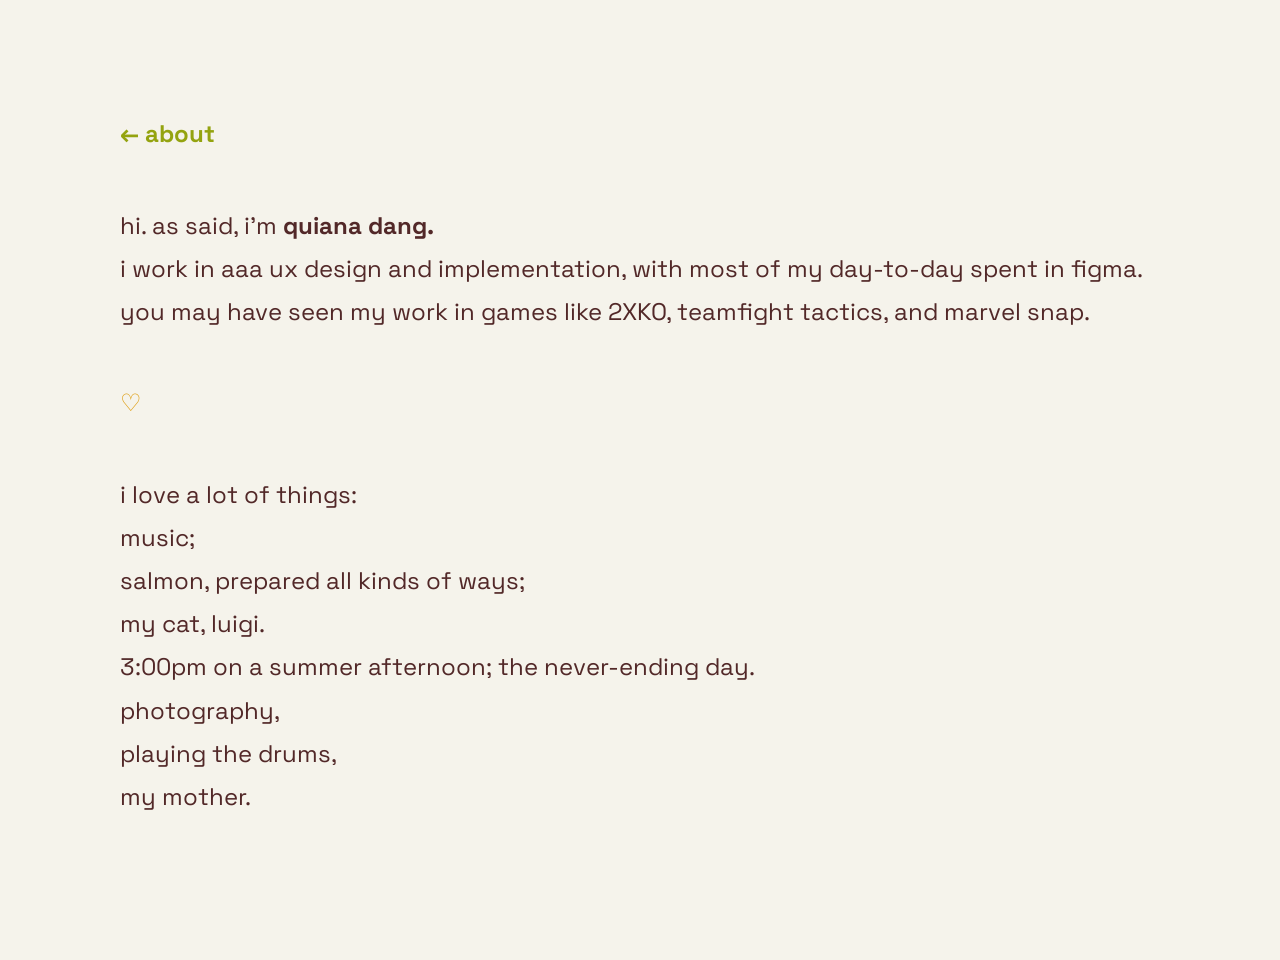
==== about.html @ fec9de56 "initial upload" ====
<!DOCTYPE html>
<html lang="en">
<head>
    <meta charset="UTF-8">
    <meta name="viewport" content="width=device-width, initial-scale=1.0">
    <title>about</title>
    <link rel="stylesheet" type="text/css" href="styles.css">
</head>
<body class="fade-in">
    <div id="othercontainer">
        <a href="index.html">← about</a>
        <br>
        <p>hi. as said, i'm <b>quiana dang.</b>
        <br>i work in aaa ux design and implementation, with most of my day-to-day spent in figma.
        <br>you may have seen my work in games like 2XKO, teamfight tactics, and marvel snap.</p>
        <p class="accent">♡⁠</p>
        <p>i love a lot of things:
            <br>music;
            <br>salmon, prepared all kinds of ways;
            <br>my cat, luigi.
            <br>3:00pm on a summer afternoon; the never-ending day.
            <br>photography,
            <br>playing the drums,
            <br>my mother.</p>
        <!-- <p class="accent">♪</p>
        <p>lately, i've been a big fan of <b>black country, new road</b>...
        <br>on a shortlist of the best songs ever written, i'd be sure to include "the place where he inserted the blade".</p> -->
    </div>
</body>
</html>
---- styles.css ----
/* styles */

.fade-in {
	opacity: 1;
	animation-name: fadeInOpacity;
	animation-iteration-count: 1;
	animation-timing-function: ease-in;
	animation-duration: 0.25s;
}

@keyframes fadeInOpacity {
	0% {
		opacity: 0;
	}
	100% {
		opacity: 1;
	}
}

@font-face {
  font-family: 'Space Grotesk';
  src: local('Space Grotesk'),
  url('SpaceGrotesk.ttf') format('truetype');
}


html, body {
  margin: 0;
  padding: 0;
  width: 100%;
  height: 100%;
  background-color: rgb(245, 243, 235);
  font-family: 'Space Grotesk', sans-serif;
  color:rgb(82, 40, 40);
  font-size: 24px;
}

#homecontainer {
  width: 80dvw;
  height: 80dvh;
  padding: 120px;
  display: flex;
  flex-direction: column;
  justify-content: center;
  align-items: left;
}

#othercontainer {
  width: 80dvw;
  height: 80dvh;
  padding: 120px;
  display: flex;
  flex-direction: column;
  justify-content: center;
  align-items: left;
}

#blogcontainer {
  width: 80dvw;
  height: 80dvh;
  padding: 120px;
  display: flex;
  flex-direction: column;
  justify-content: start;
  align-items: left;
}

#resumecontainer {
    width:auto;
    height: fit-content;
    display: flex;
    flex-direction: row;
    justify-content: start;
    align-items: left;
}

.resumecomponent {
    width:fit-content;
}

table {
    border-spacing: 50px 0;
    margin-left: -50px;
}

tr {
    line-height: 230%;
}

p {
    text-wrap: wrap;
    line-height:180%
}

br {
    text-wrap: wrap;
}

.accent {
    color:#dd9907;
}

.blogtext {
    font-size: 16px;
    line-height: 150%;
}

.datetext {
    font-size: 16px;
    font-weight: bold;
    line-height: 150%;
}

.date {
    text-align: end;
    width: 0;
    color:rgb(204, 187, 176);
}

h1 {
    font-size: 20px;
    
}

a {
    font-weight: 800;
    color:#94a30f;
    text-decoration: none;
}

a:hover {
    color:#dd9907;
    transition: color 0.5s ease;
}

.resumeBlock {
    text-align: start;
    width: 50dvw;
    margin-left: 22px;
}

li {
    margin-left: 20px;
}
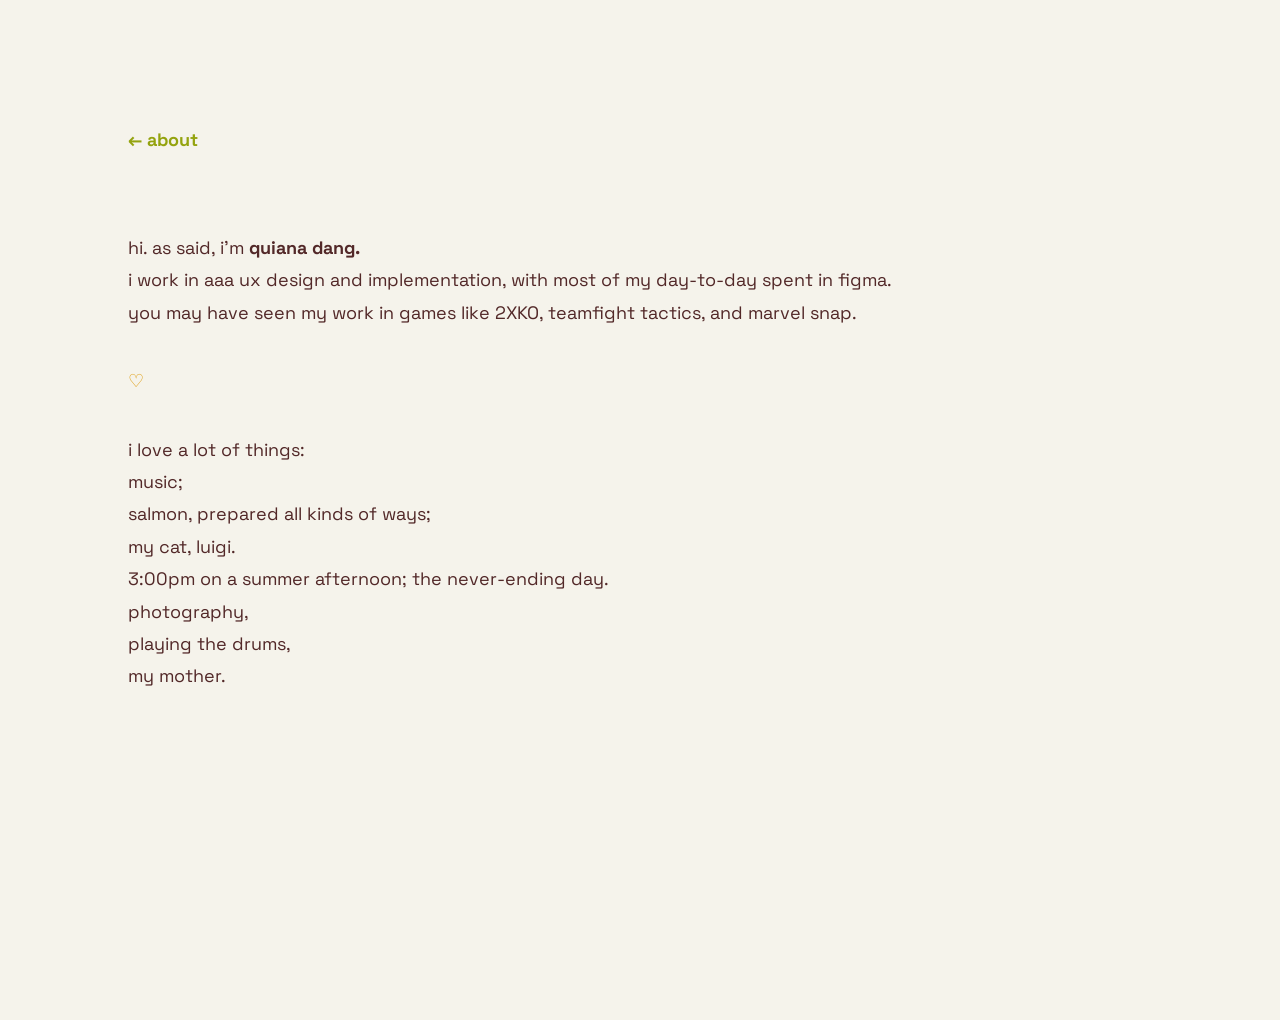
==== commit b41e4e12: "scroll elements" ====
--- a/about.html
+++ b/about.html
@@ -8,20 +8,23 @@
 </head>
 <body class="fade-in">
     <div id="othercontainer">
-        <a href="index.html">← about</a>
+        <a href="index.html" id="backlink">← about</a>
         <br>
-        <p>hi. as said, i'm <b>quiana dang.</b>
-        <br>i work in aaa ux design and implementation, with most of my day-to-day spent in figma.
-        <br>you may have seen my work in games like 2XKO, teamfight tactics, and marvel snap.</p>
-        <p class="accent">♡⁠</p>
-        <p>i love a lot of things:
-            <br>music;
-            <br>salmon, prepared all kinds of ways;
-            <br>my cat, luigi.
-            <br>3:00pm on a summer afternoon; the never-ending day.
-            <br>photography,
-            <br>playing the drums,
-            <br>my mother.</p>
+        <div id="content">
+            <p>hi. as said, i'm <b>quiana dang.</b>
+            <br>i work in aaa ux design and implementation, with most of my day-to-day spent in figma.
+            <br>you may have seen my work in games like 2XKO, teamfight tactics, and marvel snap.</p>
+            <p class="accent">♡⁠</p>
+            <p>i love a lot of things:
+                <br>music;
+                <br>salmon, prepared all kinds of ways;
+                <br>my cat, luigi.
+                <br>3:00pm on a summer afternoon; the never-ending day.
+                <br>photography,
+                <br>playing the drums,
+                <br>my mother.</p>
+        </div>
+        
         <!-- <p class="accent">♪</p>
         <p>lately, i've been a big fan of <b>black country, new road</b>...
         <br>on a shortlist of the best songs ever written, i'd be sure to include "the place where he inserted the blade".</p> -->
--- a/styles.css
+++ b/styles.css
@@ -23,22 +23,43 @@
   url('SpaceGrotesk.ttf') format('truetype');
 }
 
+#backlink {
+    margin-top: 120px;
+    margin-left: 120px;
+}
 
 html, body {
-  margin: 0;
-  padding: 0;
-  width: 100%;
-  height: 100%;
+  display: flex;
+  width: 100dvw;
+  height: 100dvh;
+  overflow:hidden;
+  margin-bottom:120px;
   background-color: rgb(245, 243, 235);
   font-family: 'Space Grotesk', sans-serif;
   color:rgb(82, 40, 40);
-  font-size: 24px;
+  font-size: 18px;
+}
+
+#content {
+    min-height:0;
+    margin-left: 120px;
+    margin-right: 120px;
+    margin-bottom: 120px;
+    margin-top: 40px;
+    overflow: scroll;
+    display: flex;
+    flex-flow: column;
+    height: 100%;
+    /* mask-image: linear-gradient(to bottom, 
+    transparent, 
+    black 20px, 
+    black calc(100% - 20px), 
+    transparent
+  );
+  -webkit-mask-image: linear-gradient(to bottom, transparent, black 50px, black calc(100% - 50px), transparent); */
 }
 
 #homecontainer {
-  width: 80dvw;
-  height: 80dvh;
-  padding: 120px;
   display: flex;
   flex-direction: column;
   justify-content: center;
@@ -46,9 +67,6 @@
 }
 
 #othercontainer {
-  width: 80dvw;
-  height: 80dvh;
-  padding: 120px;
   display: flex;
   flex-direction: column;
   justify-content: center;
@@ -56,13 +74,12 @@
 }
 
 #blogcontainer {
-  width: 80dvw;
-  height: 80dvh;
-  padding: 120px;
   display: flex;
   flex-direction: column;
   justify-content: start;
   align-items: left;
+  width: 60%;
+  
 }
 
 #resumecontainer {
@@ -109,6 +126,7 @@
     font-size: 16px;
     font-weight: bold;
     line-height: 150%;
+    margin-left: 120px;
 }
 
 .date {
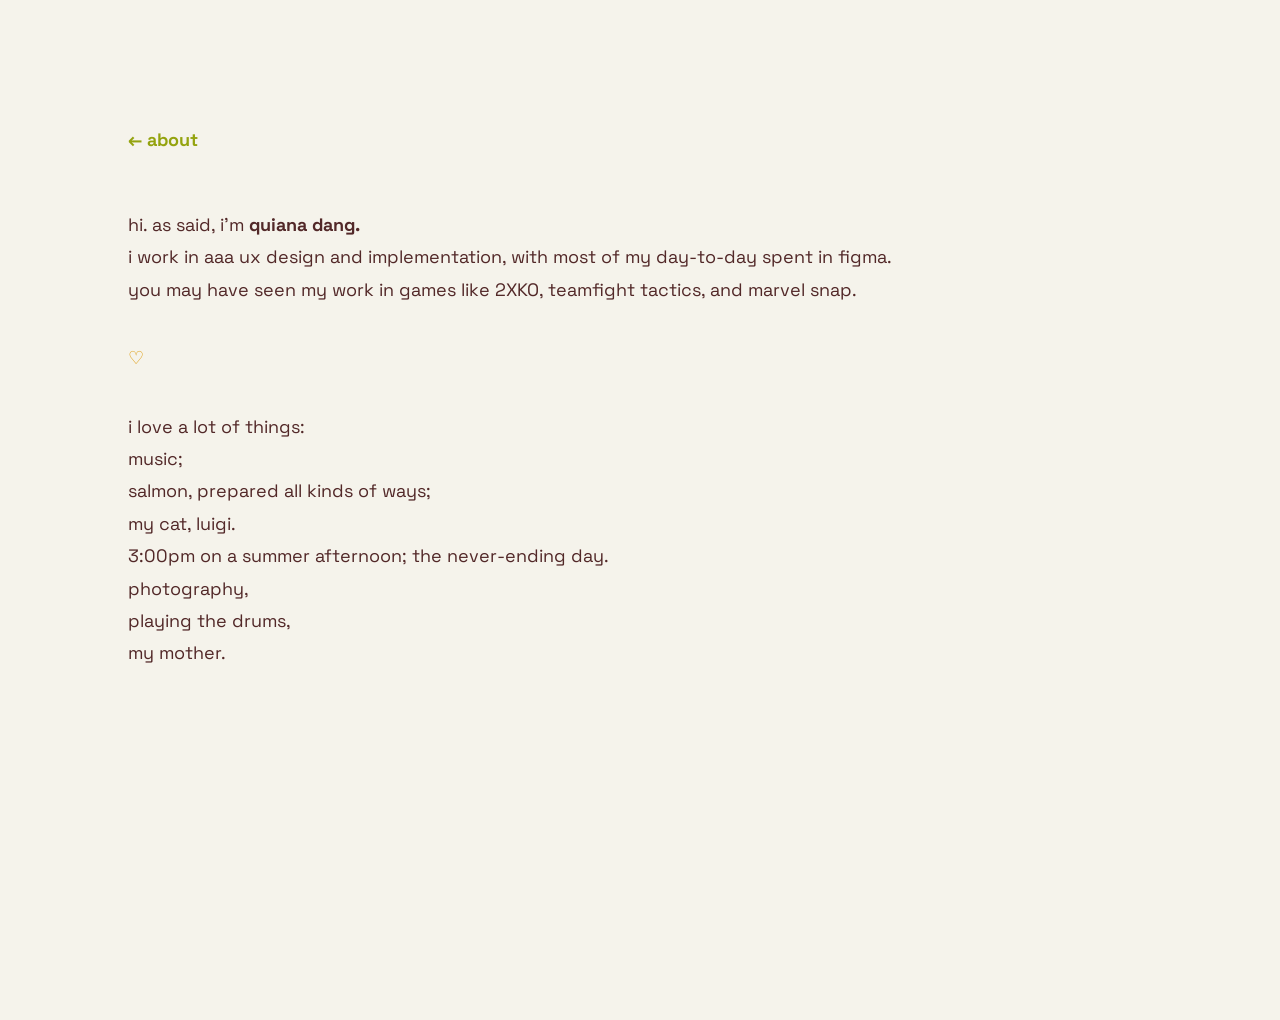
==== commit 8389aff3: "remove extraneous line break" ====
--- a/about.html
+++ b/about.html
@@ -9,7 +9,6 @@
 <body class="fade-in">
     <div id="othercontainer">
         <a href="index.html" id="backlink">← about</a>
-        <br>
         <div id="content">
             <p>hi. as said, i'm <b>quiana dang.</b>
             <br>i work in aaa ux design and implementation, with most of my day-to-day spent in figma.
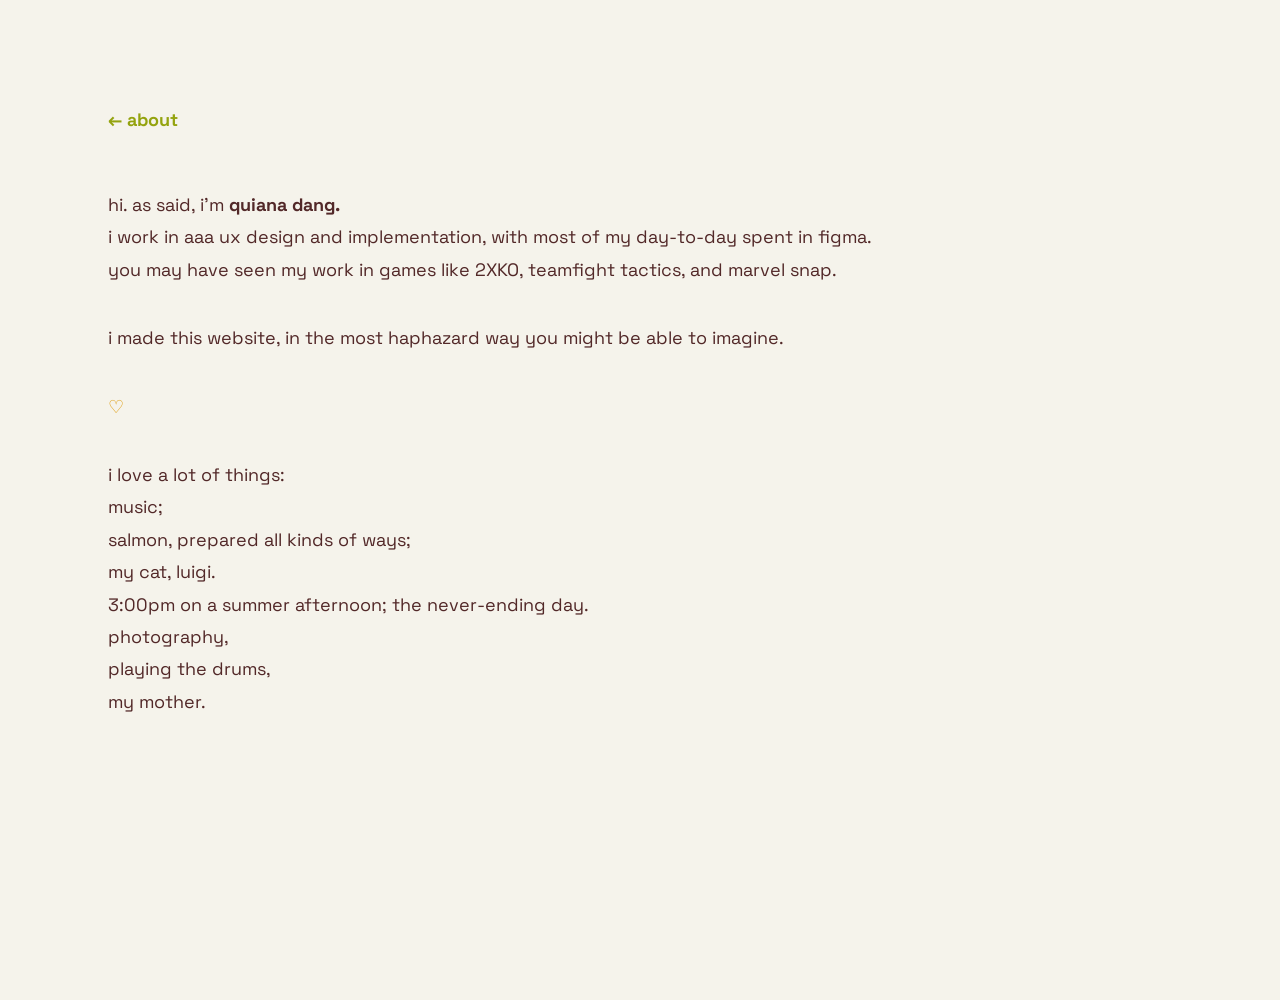
==== commit 333feba1: "hiding da freakin scroll bar" ====
--- a/about.html
+++ b/about.html
@@ -13,6 +13,7 @@
             <p>hi. as said, i'm <b>quiana dang.</b>
             <br>i work in aaa ux design and implementation, with most of my day-to-day spent in figma.
             <br>you may have seen my work in games like 2XKO, teamfight tactics, and marvel snap.</p>
+            <p>i made this website, in the most haphazard way you might be able to imagine.</p>
             <p class="accent">♡⁠</p>
             <p>i love a lot of things:
                 <br>music;
--- a/styles.css
+++ b/styles.css
@@ -24,8 +24,8 @@
 }
 
 #backlink {
-    margin-top: 120px;
-    margin-left: 120px;
+    margin-top: 100px;
+    margin-left: 100px;
 }
 
 html, body {
@@ -33,7 +33,7 @@
   width: 100dvw;
   height: 100dvh;
   overflow:hidden;
-  margin-bottom:120px;
+  margin-bottom:100px;
   background-color: rgb(245, 243, 235);
   font-family: 'Space Grotesk', sans-serif;
   color:rgb(82, 40, 40);
@@ -42,14 +42,19 @@
 
 #content {
     min-height:0;
-    margin-left: 120px;
-    margin-right: 120px;
-    margin-bottom: 120px;
+    margin-left: 100px;
+    margin-right: 100px;
+    margin-bottom: 100px;
     margin-top: 40px;
     overflow: scroll;
     display: flex;
     flex-flow: column;
     height: 100%;
+
+    scrollbar-width: none;
+  
+    -ms-overflow-style: none;
+
     /* mask-image: linear-gradient(to bottom, 
     transparent, 
     black 20px, 
@@ -58,6 +63,10 @@
   );
   -webkit-mask-image: linear-gradient(to bottom, transparent, black 50px, black calc(100% - 50px), transparent); */
 }
+
+ #content::-webkit-scrollbar {
+    display: none;
+    }
 
 #homecontainer {
   display: flex;
@@ -83,7 +92,6 @@
 }
 
 #resumecontainer {
-    width:auto;
     height: fit-content;
     display: flex;
     flex-direction: row;
@@ -92,7 +100,7 @@
 }
 
 .resumecomponent {
-    width:fit-content;
+    width: 50%;
 }
 
 table {
@@ -126,7 +134,7 @@
     font-size: 16px;
     font-weight: bold;
     line-height: 150%;
-    margin-left: 120px;
+    margin-left: 100px;
 }
 
 .date {
